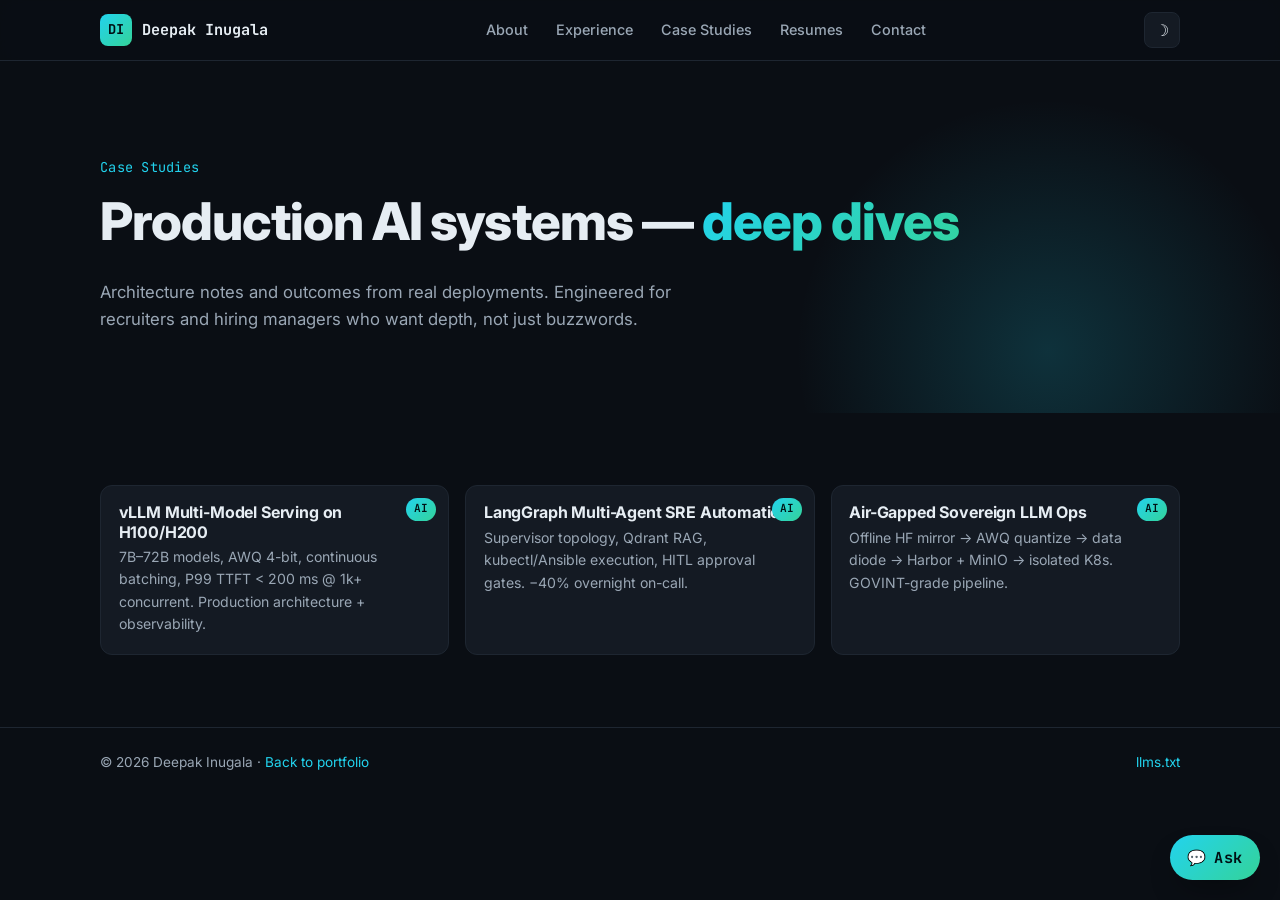
==== case-studies/index.html @ b29c295f "Add case-study deep-dives and local-KB chatbot Adds three case-study pages (vLLM serving on H100/H20" ====
<!doctype html>
<html lang="en" data-theme="dark">
<head>
  <meta charset="utf-8" />
  <meta name="viewport" content="width=device-width,initial-scale=1" />
  <title>Case Studies — Deepak Inugala</title>
  <meta name="description" content="Deep-dive case studies: vLLM production serving, LangGraph multi-agent SRE automation, air-gapped sovereign LLM Ops." />
  <link rel="preconnect" href="https://fonts.googleapis.com" />
  <link rel="preconnect" href="https://fonts.gstatic.com" crossorigin />
  <link href="https://fonts.googleapis.com/css2?family=Inter:wght@400;500;600;700;800&family=JetBrains+Mono:wght@400;500;600&display=swap" rel="stylesheet" />
  <link rel="stylesheet" href="../styles.css" />
  <link rel="icon" href="data:image/svg+xml,%3Csvg xmlns='http://www.w3.org/2000/svg' viewBox='0 0 100 100'%3E%3Ctext y='.9em' font-size='90'%3E%F0%9F%A4%96%3C/text%3E%3C/svg%3E" />
</head>
<body>
  <header class="site-header">
    <div class="container nav">
      <a class="brand" href="../index.html"><span class="brand-mark">DI</span><span class="brand-text">Deepak Inugala</span></a>
      <nav><ul class="nav-links">
        <li><a href="../index.html#about">About</a></li>
        <li><a href="../index.html#experience">Experience</a></li>
        <li><a href="./index.html">Case Studies</a></li>
        <li><a href="../index.html#cv">Resumes</a></li>
        <li><a href="../index.html#contact">Contact</a></li>
      </ul></nav>
      <button id="theme-toggle" class="icon-btn" type="button" aria-label="Toggle theme">
        <span class="theme-icon-dark">&#9789;</span><span class="theme-icon-light">&#9788;</span>
      </button>
    </div>
  </header>

  <main>
    <section class="hero">
      <div class="container">
        <p class="eyebrow">Case Studies</p>
        <h1>Production AI systems — <span class="accent">deep dives</span></h1>
        <p class="lead">Architecture notes and outcomes from real deployments. Engineered for recruiters
          and hiring managers who want depth, not just buzzwords.</p>
      </div>
    </section>

    <section class="section">
      <div class="container">
        <div class="proj-grid">
          <a class="cv-card" href="./vllm-serving.html">
            <span class="cv-badge">AI</span>
            <h3>vLLM Multi-Model Serving on H100/H200</h3>
            <p>7B–72B models, AWQ 4-bit, continuous batching, P99 TTFT &lt; 200 ms @ 1k+ concurrent. Production architecture + observability.</p>
          </a>
          <a class="cv-card" href="./langgraph-agents.html">
            <span class="cv-badge">AI</span>
            <h3>LangGraph Multi-Agent SRE Automation</h3>
            <p>Supervisor topology, Qdrant RAG, kubectl/Ansible execution, HITL approval gates. −40% overnight on-call.</p>
          </a>
          <a class="cv-card" href="./air-gapped-llm.html">
            <span class="cv-badge">AI</span>
            <h3>Air-Gapped Sovereign LLM Ops</h3>
            <p>Offline HF mirror → AWQ quantize → data diode → Harbor + MinIO → isolated K8s. GOVINT-grade pipeline.</p>
          </a>
        </div>
      </div>
    </section>
  </main>

  <footer class="site-footer">
    <div class="container foot">
      <p>&copy; <span id="year"></span> Deepak Inugala · <a href="../index.html">Back to portfolio</a></p>
      <p class="foot-meta"><a href="../llms.txt">llms.txt</a></p>
    </div>
  </footer>
  <script src="../script.js" defer></script>
  <script src="../chatbot.js" defer></script>
</body>
</html>
---- styles.css ----
/* ---------- Design tokens ---------- */
:root {
  --bg: #0a0e14;
  --bg-alt: #0f141b;
  --surface: #141a23;
  --border: #1e2631;
  --text: #e6edf3;
  --text-dim: #9aa7b5;
  --accent: #22d3ee;
  --accent-2: #34d399;
  --accent-glow: rgba(34, 211, 238, 0.18);
  --danger: #f87171;
  --radius: 12px;
  --radius-sm: 8px;
  --shadow: 0 10px 40px -10px rgba(0, 0, 0, 0.6);
  --font-sans: "Inter", system-ui, -apple-system, Segoe UI, Roboto, sans-serif;
  --font-mono: "JetBrains Mono", ui-monospace, Menlo, Consolas, monospace;
  --container: 1120px;
}

[data-theme="light"] {
  --bg: #ffffff;
  --bg-alt: #f6f8fb;
  --surface: #ffffff;
  --border: #e5e9ef;
  --text: #0c1220;
  --text-dim: #51606f;
  --accent: #0891b2;
  --accent-2: #059669;
  --accent-glow: rgba(8, 145, 178, 0.12);
  --shadow: 0 10px 30px -15px rgba(12, 18, 32, 0.15);
}

/* ---------- Reset ---------- */
*, *::before, *::after { box-sizing: border-box; }
html { scroll-behavior: smooth; }
html, body { margin: 0; padding: 0; }
body {
  font-family: var(--font-sans);
  background: var(--bg);
  color: var(--text);
  line-height: 1.6;
  -webkit-font-smoothing: antialiased;
  text-rendering: optimizeLegibility;
}
img { max-width: 100%; display: block; }
a { color: var(--accent); text-decoration: none; transition: color 0.15s; }
a:hover { color: var(--accent-2); }
h1, h2, h3 { line-height: 1.2; margin: 0 0 0.5em; font-weight: 700; letter-spacing: -0.01em; }
h1 { font-size: clamp(2rem, 5vw, 3.25rem); font-weight: 800; letter-spacing: -0.02em; }
h2 { font-size: clamp(1.5rem, 3vw, 2rem); }
h3 { font-size: 1.1rem; }
ul { padding-left: 1.1rem; margin: 0.5rem 0; }
p { margin: 0 0 1rem; }

.skip-link {
  position: absolute; left: -9999px; top: 0;
  background: var(--accent); color: #000; padding: 0.5rem 1rem;
}
.skip-link:focus { left: 1rem; top: 1rem; z-index: 999; }

.container { max-width: var(--container); margin: 0 auto; padding: 0 1.25rem; }

/* ---------- Header ---------- */
.site-header {
  position: sticky; top: 0; z-index: 50;
  background: color-mix(in srgb, var(--bg) 82%, transparent);
  backdrop-filter: saturate(160%) blur(12px);
  -webkit-backdrop-filter: saturate(160%) blur(12px);
  border-bottom: 1px solid var(--border);
}
.nav {
  display: flex; align-items: center; justify-content: space-between;
  gap: 1rem; padding: 0.75rem 1.25rem;
}
.brand {
  display: flex; align-items: center; gap: 0.6rem;
  color: var(--text); font-weight: 700;
}
.brand-mark {
  display: inline-grid; place-items: center;
  width: 32px; height: 32px; border-radius: 8px;
  background: linear-gradient(135deg, var(--accent), var(--accent-2));
  color: #001014; font-family: var(--font-mono); font-weight: 700; font-size: 0.85rem;
}
.brand-text { font-family: var(--font-mono); font-size: 0.95rem; }
.nav-links {
  display: flex; flex-wrap: wrap; gap: 0.25rem;
  list-style: none; margin: 0; padding: 0;
}
.nav-links a {
  display: inline-block; padding: 0.4rem 0.75rem; border-radius: 8px;
  color: var(--text-dim); font-size: 0.9rem; font-weight: 500;
}
.nav-links a:hover { color: var(--text); background: var(--surface); }
.icon-btn {
  border: 1px solid var(--border); background: var(--surface);
  color: var(--text); width: 36px; height: 36px; border-radius: 8px;
  cursor: pointer; display: inline-grid; place-items: center;
  font-size: 1rem;
}
.icon-btn:hover { border-color: var(--accent); color: var(--accent); }
[data-theme="dark"] .theme-icon-light { display: none; }
[data-theme="light"] .theme-icon-dark { display: none; }

@media (max-width: 780px) {
  .nav-links { display: none; }
}

/* ---------- Hero ---------- */
.hero {
  position: relative; overflow: hidden;
  padding: clamp(3rem, 8vw, 6rem) 0 clamp(2rem, 5vw, 4rem);
}
.hero::before {
  content: ""; position: absolute; inset: -20% -10% auto auto;
  width: 60vw; height: 60vw; max-width: 720px; max-height: 720px;
  background: radial-gradient(closest-side, var(--accent-glow), transparent 70%);
  pointer-events: none; z-index: 0;
}
.hero-grid {
  position: relative; z-index: 1;
  display: grid; grid-template-columns: 1.4fr 1fr; gap: 2.5rem; align-items: center;
}
.eyebrow {
  font-family: var(--font-mono); font-size: 0.85rem;
  color: var(--accent); margin-bottom: 0.75rem; letter-spacing: 0.02em;
}
.accent {
  background: linear-gradient(135deg, var(--accent), var(--accent-2));
  -webkit-background-clip: text; background-clip: text; color: transparent;
}
.lead { color: var(--text-dim); font-size: 1.05rem; max-width: 56ch; }
.cta-row { display: flex; flex-wrap: wrap; gap: 0.75rem; margin-top: 1.25rem; }
.btn {
  display: inline-flex; align-items: center; gap: 0.5rem;
  padding: 0.7rem 1.1rem; border-radius: 10px;
  font-weight: 600; font-size: 0.95rem; border: 1px solid transparent;
  transition: transform 0.1s, background 0.15s, border-color 0.15s, color 0.15s;
}
.btn:active { transform: translateY(1px); }
.btn.primary {
  background: linear-gradient(135deg, var(--accent), var(--accent-2));
  color: #001014;
}
.btn.primary:hover { filter: brightness(1.05); color: #001014; }
.btn.ghost {
  background: transparent; color: var(--text);
  border-color: var(--border);
}
.btn.ghost:hover { border-color: var(--accent); color: var(--accent); }

.hero-stats {
  display: grid; grid-template-columns: repeat(2, 1fr); gap: 0.75rem;
  background: var(--surface); border: 1px solid var(--border);
  border-radius: var(--radius); padding: 1rem; box-shadow: var(--shadow);
}
.stat {
  display: flex; flex-direction: column; gap: 0.15rem;
  padding: 0.75rem; border-radius: var(--radius-sm);
  background: var(--bg-alt); border: 1px solid var(--border);
}
.stat-num {
  font-family: var(--font-mono); font-weight: 700; font-size: 1.1rem;
  color: var(--accent);
}
.stat-label { font-size: 0.78rem; color: var(--text-dim); }

@media (max-width: 880px) {
  .hero-grid { grid-template-columns: 1fr; }
}

/* ---------- Section defaults ---------- */
.section { padding: clamp(2.5rem, 6vw, 4.5rem) 0; }
.section.alt { background: var(--bg-alt); border-top: 1px solid var(--border); border-bottom: 1px solid var(--border); }
.section h2 {
  display: inline-block; position: relative; padding-bottom: 0.5rem; margin-bottom: 1.5rem;
}
.section h2::after {
  content: ""; position: absolute; left: 0; bottom: 0; height: 3px; width: 44px;
  background: linear-gradient(90deg, var(--accent), var(--accent-2)); border-radius: 3px;
}
.section-lead { color: var(--text-dim); max-width: 70ch; margin-bottom: 1.5rem; }
.mt { margin-top: 1.5rem; }

/* ---------- About ---------- */
.about-grid { display: grid; gap: 1rem; max-width: 80ch; color: var(--text-dim); }
.about-grid strong { color: var(--text); }

/* ---------- Skills ---------- */
.skill-grid {
  display: grid; grid-template-columns: repeat(auto-fill, minmax(280px, 1fr));
  gap: 1rem;
}
.skill-card {
  background: var(--surface); border: 1px solid var(--border);
  border-radius: var(--radius); padding: 1.1rem 1.1rem 1.2rem;
  transition: border-color 0.15s, transform 0.15s;
}
.skill-card:hover { border-color: var(--accent); transform: translateY(-2px); }
.skill-card h3 {
  font-size: 0.95rem; text-transform: uppercase; letter-spacing: 0.08em;
  color: var(--accent); margin-bottom: 0.75rem;
}
.chips {
  list-style: none; display: flex; flex-wrap: wrap; gap: 0.4rem;
  padding: 0; margin: 0;
}
.chips li {
  font-family: var(--font-mono); font-size: 0.78rem;
  padding: 0.25rem 0.6rem; border-radius: 999px;
  background: var(--bg-alt); border: 1px solid var(--border);
  color: var(--text);
}
.chips.small li { font-size: 0.72rem; padding: 0.2rem 0.5rem; }

/* ---------- Timeline ---------- */
.timeline { list-style: none; padding: 0; margin: 0; display: grid; gap: 1rem; }
.t-item {
  display: grid; grid-template-columns: 220px 1fr; gap: 1.25rem;
  background: var(--surface); border: 1px solid var(--border);
  border-left: 3px solid var(--accent); border-radius: var(--radius);
  padding: 1.25rem;
}
.t-meta { display: flex; flex-direction: column; gap: 0.25rem; color: var(--text-dim); }
.t-date { font-family: var(--font-mono); font-size: 0.85rem; color: var(--accent); }
.t-loc { font-size: 0.82rem; }
.t-body h3 { margin-bottom: 0.15rem; }
.t-company { font-family: var(--font-mono); color: var(--text-dim); margin: 0 0 0.75rem; font-size: 0.9rem; }
.t-body ul { color: var(--text-dim); }
.t-body ul li { margin-bottom: 0.4rem; }
.t-body strong { color: var(--text); }

@media (max-width: 780px) {
  .t-item { grid-template-columns: 1fr; }
}

/* ---------- Projects / AI ---------- */
.proj-grid {
  display: grid; grid-template-columns: repeat(auto-fill, minmax(300px, 1fr));
  gap: 1rem;
}
.proj-card {
  background: var(--surface); border: 1px solid var(--border);
  border-radius: var(--radius); padding: 1.1rem 1.1rem 1.2rem;
  display: flex; flex-direction: column; gap: 0.5rem;
  transition: border-color 0.15s, transform 0.15s;
}
.proj-card:hover { border-color: var(--accent); transform: translateY(-2px); }
.proj-card header h3 { margin: 0; }
.proj-card p { color: var(--text-dim); margin: 0; font-size: 0.92rem; }

/* ---------- Certifications / Education ---------- */
.cert-grid, .edu-grid {
  display: grid; grid-template-columns: repeat(auto-fill, minmax(300px, 1fr));
  gap: 0.75rem; list-style: none; padding: 0; margin: 0;
}
.cert-grid li, .edu-grid li {
  background: var(--surface); border: 1px solid var(--border);
  border-radius: var(--radius-sm); padding: 0.85rem 1rem; color: var(--text-dim);
}
.cert-grid li strong, .edu-grid li strong { color: var(--text); display: block; margin-bottom: 0.1rem; }
.edu-grid li span { font-size: 0.88rem; }

/* ---------- CV cards ---------- */
.cv-grid {
  display: grid; grid-template-columns: repeat(auto-fill, minmax(260px, 1fr));
  gap: 1rem;
}
.cv-card {
  position: relative;
  background: var(--surface); border: 1px solid var(--border);
  border-radius: var(--radius); padding: 1.1rem;
  color: var(--text); display: block;
  transition: border-color 0.15s, transform 0.15s, background 0.15s;
}
.cv-card:hover {
  border-color: var(--accent); color: var(--text);
  transform: translateY(-2px);
  background: color-mix(in srgb, var(--surface) 80%, var(--accent-glow));
}
.cv-card h3 { margin: 0 0 0.25rem; font-size: 1rem; }
.cv-card p { margin: 0; color: var(--text-dim); font-size: 0.88rem; }
.cv-badge {
  position: absolute; top: 0.75rem; right: 0.75rem;
  font-family: var(--font-mono); font-size: 0.7rem; font-weight: 600;
  padding: 0.15rem 0.5rem; border-radius: 999px;
  background: linear-gradient(135deg, var(--accent), var(--accent-2));
  color: #001014;
}

/* ---------- Contact ---------- */
.contact-list {
  list-style: none; padding: 0; margin: 0;
  display: grid; grid-template-columns: repeat(auto-fill, minmax(280px, 1fr)); gap: 0.5rem;
}
.contact-list li {
  display: flex; gap: 0.75rem; align-items: center;
  background: var(--surface); border: 1px solid var(--border);
  border-radius: var(--radius-sm); padding: 0.75rem 1rem;
}
.contact-list span {
  font-family: var(--font-mono); font-size: 0.78rem; color: var(--text-dim);
  min-width: 72px; text-transform: uppercase; letter-spacing: 0.06em;
}

/* ---------- Footer ---------- */
.site-footer {
  border-top: 1px solid var(--border); padding: 1.5rem 0;
  color: var(--text-dim); font-size: 0.85rem;
}
.foot { display: flex; flex-wrap: wrap; justify-content: space-between; gap: 0.5rem; }
.foot-meta a { margin-left: 0.25rem; }

/* ---------- Case study pages ---------- */
.case .hero { padding-top: clamp(2rem, 5vw, 3rem); }
.case-body { max-width: 80ch; }
.case-body h2 {
  margin-top: 2rem; padding-bottom: 0.4rem; border-bottom: 1px solid var(--border);
}
.case-body ul { color: var(--text-dim); }
.case-body ul li { margin-bottom: 0.4rem; }
.case-body strong { color: var(--text); }
.case-body code {
  font-family: var(--font-mono); font-size: 0.85em;
  background: var(--bg-alt); border: 1px solid var(--border);
  padding: 0.1rem 0.4rem; border-radius: 4px;
}
.case-body pre.code {
  font-family: var(--font-mono); font-size: 0.8rem; line-height: 1.5;
  background: var(--bg-alt); border: 1px solid var(--border);
  border-radius: var(--radius-sm); padding: 1rem; overflow-x: auto;
  color: var(--text);
}
.back-cta { display: flex; flex-wrap: wrap; gap: 0.75rem; margin-top: 2rem; }

/* ---------- Chatbot ---------- */
.chat-fab {
  position: fixed; bottom: 1.25rem; right: 1.25rem; z-index: 100;
  display: inline-flex; align-items: center; gap: 0.5rem;
  padding: 0.75rem 1.1rem; border-radius: 999px;
  background: linear-gradient(135deg, var(--accent), var(--accent-2));
  color: #001014; font-weight: 700; font-size: 0.95rem;
  border: none; cursor: pointer;
  box-shadow: 0 14px 30px -10px rgba(0, 0, 0, 0.45);
  transition: transform 0.1s, filter 0.15s;
}
.chat-fab:hover { filter: brightness(1.05); }
.chat-fab:active { transform: translateY(1px); }
.chat-fab-text { font-family: var(--font-mono); letter-spacing: 0.02em; }

.chat-panel {
  position: fixed; bottom: 1.25rem; right: 1.25rem; z-index: 101;
  width: min(380px, calc(100vw - 2rem));
  height: min(560px, calc(100vh - 2rem));
  display: flex; flex-direction: column;
  background: var(--surface); color: var(--text);
  border: 1px solid var(--border); border-radius: var(--radius);
  box-shadow: 0 30px 60px -20px rgba(0, 0, 0, 0.55);
  overflow: hidden;
}
.chat-panel[hidden] { display: none; }
.chat-header {
  display: flex; align-items: center; justify-content: space-between;
  padding: 0.75rem 1rem; border-bottom: 1px solid var(--border);
  background: var(--bg-alt);
}
.chat-title { display: flex; align-items: center; gap: 0.5rem; font-size: 0.95rem; }
.chat-dot {
  width: 9px; height: 9px; border-radius: 50%;
  background: var(--accent-2); box-shadow: 0 0 8px var(--accent-2);
}
.chat-close {
  background: transparent; border: none; color: var(--text-dim);
  font-size: 1.4rem; line-height: 1; cursor: pointer; padding: 0 0.25rem;
}
.chat-close:hover { color: var(--text); }
.chat-body {
  flex: 1; overflow-y: auto; padding: 0.75rem 1rem;
  display: flex; flex-direction: column; gap: 0.5rem;
}
.chat-msg {
  max-width: 85%; padding: 0.6rem 0.85rem; border-radius: 14px;
  font-size: 0.9rem; line-height: 1.45; white-space: pre-wrap;
}
.chat-msg a { color: var(--accent); }
.chat-bot {
  align-self: flex-start; background: var(--bg-alt);
  border: 1px solid var(--border); border-bottom-left-radius: 4px;
}
.chat-user {
  align-self: flex-end;
  background: linear-gradient(135deg, var(--accent), var(--accent-2));
  color: #001014; border-bottom-right-radius: 4px;
}
.chat-suggs {
  display: flex; flex-wrap: wrap; gap: 0.35rem;
  padding: 0 1rem 0.5rem;
}
.chat-sugg {
  font-size: 0.78rem; padding: 0.3rem 0.6rem; border-radius: 999px;
  background: var(--bg-alt); color: var(--text); border: 1px solid var(--border);
  cursor: pointer; font-family: var(--font-sans);
}
.chat-sugg:hover { border-color: var(--accent); color: var(--accent); }
.chat-form {
  display: flex; gap: 0.5rem; padding: 0.75rem 1rem;
  border-top: 1px solid var(--border); background: var(--bg-alt);
}
.chat-form input {
  flex: 1; padding: 0.55rem 0.75rem; border-radius: 8px;
  border: 1px solid var(--border); background: var(--bg); color: var(--text);
  font-family: inherit; font-size: 0.9rem;
}
.chat-form input:focus { outline: 2px solid var(--accent); outline-offset: 0; border-color: transparent; }
.chat-send {
  padding: 0.55rem 0.9rem; border-radius: 8px; border: none;
  background: linear-gradient(135deg, var(--accent), var(--accent-2));
  color: #001014; font-weight: 600; cursor: pointer; font-size: 0.9rem;
}

/* ---------- Reduced motion ---------- */
@media (prefers-reduced-motion: reduce) {
  html { scroll-behavior: auto; }
  * { transition: none !important; animation: none !important; }
}
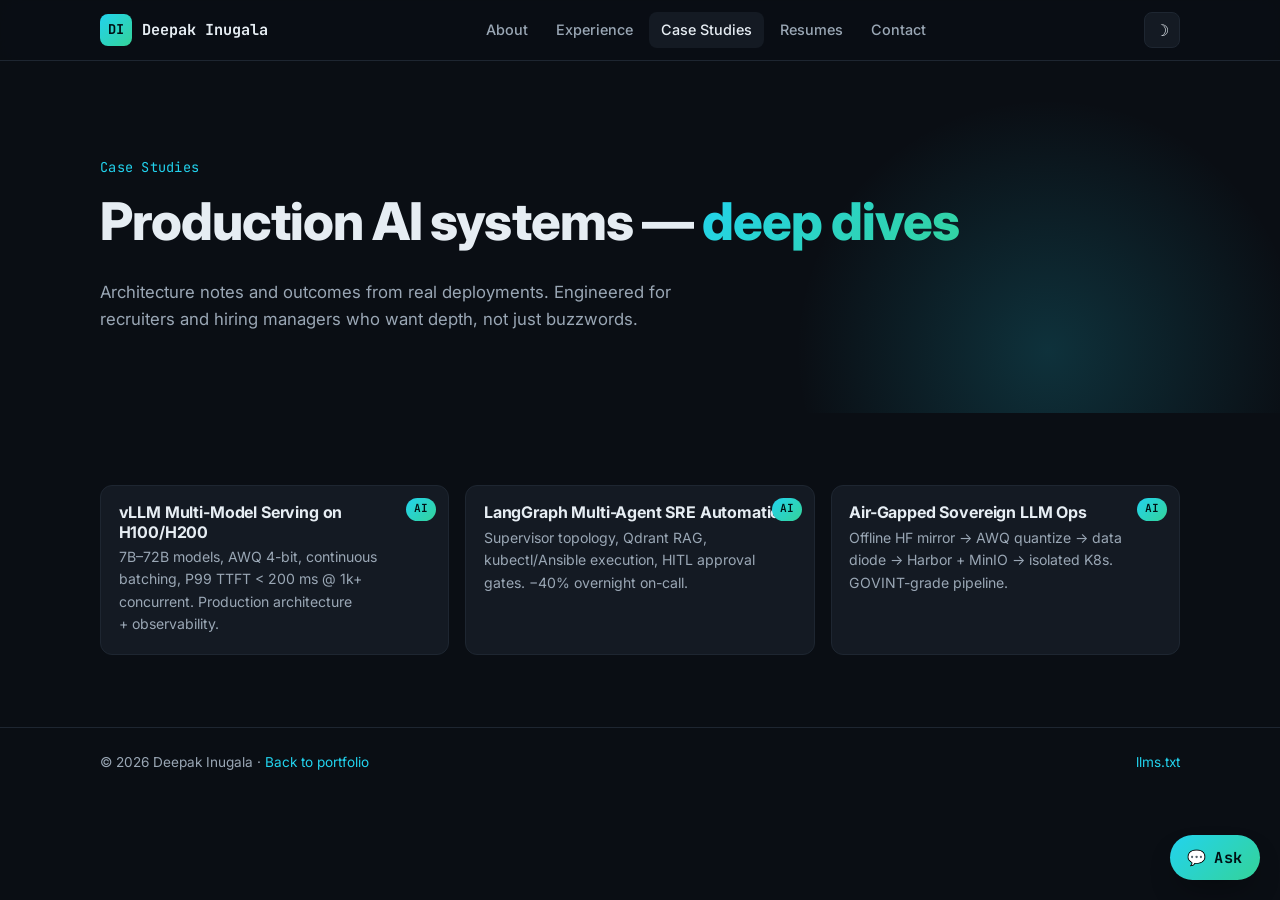
==== commit 7f4de318: "fix: mobile hamburger nav, scroll-spy, scroll-margin, theme-color meta" ====
--- a/case-studies/index.html
+++ b/case-studies/index.html
@@ -10,18 +10,21 @@
   <link href="https://fonts.googleapis.com/css2?family=Inter:wght@400;500;600;700;800&family=JetBrains+Mono:wght@400;500;600&display=swap" rel="stylesheet" />
   <link rel="stylesheet" href="../styles.css" />
   <link rel="icon" href="data:image/svg+xml,%3Csvg xmlns='http://www.w3.org/2000/svg' viewBox='0 0 100 100'%3E%3Ctext y='.9em' font-size='90'%3E%F0%9F%A4%96%3C/text%3E%3C/svg%3E" />
+  <meta name="theme-color" content="#0a0e14" media="(prefers-color-scheme: dark)" />
+  <meta name="theme-color" content="#ffffff" media="(prefers-color-scheme: light)" />
 </head>
 <body>
   <header class="site-header">
     <div class="container nav">
       <a class="brand" href="../index.html"><span class="brand-mark">DI</span><span class="brand-text">Deepak Inugala</span></a>
-      <nav><ul class="nav-links">
+      <nav><ul class="nav-links" id="primary-nav">
         <li><a href="../index.html#about">About</a></li>
         <li><a href="../index.html#experience">Experience</a></li>
-        <li><a href="./index.html">Case Studies</a></li>
+        <li><a href="./index.html" aria-current="page">Case Studies</a></li>
         <li><a href="../index.html#cv">Resumes</a></li>
         <li><a href="../index.html#contact">Contact</a></li>
       </ul></nav>
+      <button id="hamburger" class="hamburger" type="button" aria-label="Open menu" aria-expanded="false" aria-controls="primary-nav">&#9776;</button>
       <button id="theme-toggle" class="icon-btn" type="button" aria-label="Toggle theme">
         <span class="theme-icon-dark">&#9789;</span><span class="theme-icon-light">&#9788;</span>
       </button>
--- a/styles.css
+++ b/styles.css
@@ -51,7 +51,8 @@
 h2 { font-size: clamp(1.5rem, 3vw, 2rem); }
 h3 { font-size: 1.1rem; }
 ul { padding-left: 1.1rem; margin: 0.5rem 0; }
-p { margin: 0 0 1rem; }
+p { margin: 0 0 1rem; text-wrap: pretty; }
+li { text-wrap: pretty; }
 
 .skip-link {
   position: absolute; left: -9999px; top: 0;
@@ -92,7 +93,8 @@
   display: inline-block; padding: 0.4rem 0.75rem; border-radius: 8px;
   color: var(--text-dim); font-size: 0.9rem; font-weight: 500;
 }
-.nav-links a:hover { color: var(--text); background: var(--surface); }
+.nav-links a:hover,
+.nav-links a[aria-current="page"] { color: var(--text); background: var(--surface); }
 .icon-btn {
   border: 1px solid var(--border); background: var(--surface);
   color: var(--text); width: 36px; height: 36px; border-radius: 8px;
@@ -103,9 +105,31 @@
 [data-theme="dark"] .theme-icon-light { display: none; }
 [data-theme="light"] .theme-icon-dark { display: none; }
 
+/* ---------- Hamburger (mobile) ---------- */
+.hamburger {
+  display: none;
+  border: 1px solid var(--border); background: var(--surface);
+  color: var(--text); width: 36px; height: 36px; border-radius: 8px;
+  cursor: pointer; place-items: center; font-size: 1.15rem; line-height: 1;
+  flex-shrink: 0;
+}
+.hamburger:hover { border-color: var(--accent); color: var(--accent); }
+
 @media (max-width: 780px) {
-  .nav-links { display: none; }
-}
+  .nav-links {
+    display: none;
+    width: 100%; flex-direction: column; gap: 0.1rem;
+    border-top: 1px solid var(--border);
+    padding: 0.4rem 0.75rem 0.6rem;
+  }
+  .nav-links.open { display: flex; }
+  .nav-links a { padding: 0.55rem 0.75rem; }
+  .hamburger { display: inline-grid; }
+  .nav { flex-wrap: wrap; padding: 0.6rem 1rem; }
+}
+
+/* ---------- Scroll offset (clears sticky header) ---------- */
+section[id] { scroll-margin-top: 72px; }
 
 /* ---------- Hero ---------- */
 .hero {
@@ -130,7 +154,7 @@
   background: linear-gradient(135deg, var(--accent), var(--accent-2));
   -webkit-background-clip: text; background-clip: text; color: transparent;
 }
-.lead { color: var(--text-dim); font-size: 1.05rem; max-width: 56ch; }
+.lead { color: var(--text-dim); font-size: 1.05rem; max-width: 56ch; text-wrap: pretty; }
 .cta-row { display: flex; flex-wrap: wrap; gap: 0.75rem; margin-top: 1.25rem; }
 .btn {
   display: inline-flex; align-items: center; gap: 0.5rem;
@@ -180,7 +204,7 @@
   content: ""; position: absolute; left: 0; bottom: 0; height: 3px; width: 44px;
   background: linear-gradient(90deg, var(--accent), var(--accent-2)); border-radius: 3px;
 }
-.section-lead { color: var(--text-dim); max-width: 70ch; margin-bottom: 1.5rem; }
+.section-lead { color: var(--text-dim); max-width: 70ch; margin-bottom: 1.5rem; text-wrap: pretty; }
 .mt { margin-top: 1.5rem; }
 
 /* ---------- About ---------- */
